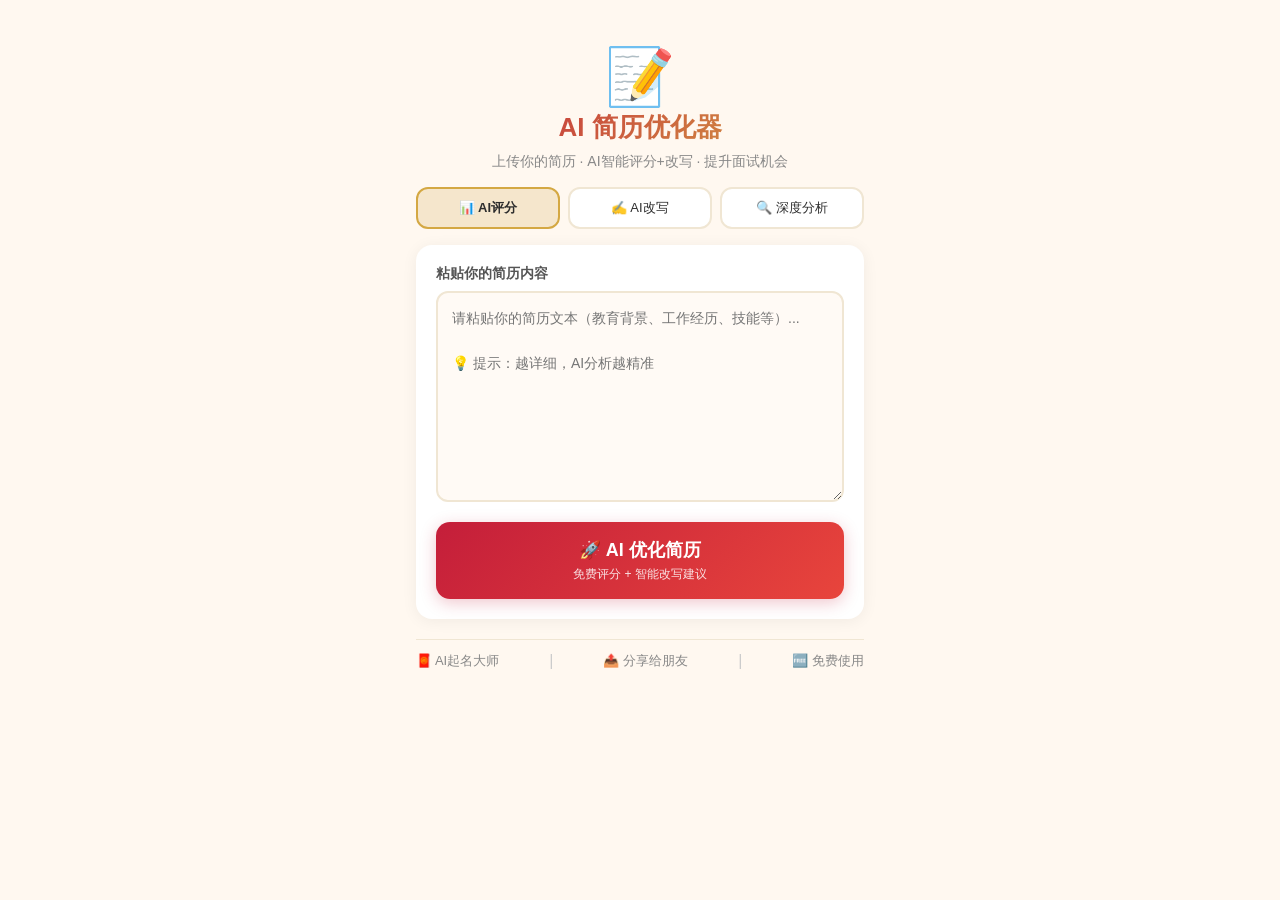
==== resume/index.html @ 69b1f765 "📝 新增 AI简历优化器工具 - AI简历评分（1-100分） - AI改写简历 - 优势/改进分析 - 与起名工具互为引流 - 开源免费使用  Co-Authored-By: Claude Opus" ====
<!DOCTYPE html>
<html lang="zh-CN">
<head>
  <meta charset="UTF-8">
  <meta name="viewport" content="width=device-width, initial-scale=1.0, maximum-scale=1.0, user-scalable=no">
  <meta name="description" content="AI简历优化器 - 基于DeepSeek大模型智能优化简历，AI评分+改写，提升面试机会。免费使用。">
  <meta name="keywords" content="简历优化,AI简历,简历改写,求职,简历评分,AI求职">
  <title>AI简历优化器 - 智能简历评分+改写</title>
  <style>
    *{margin:0;padding:0;box-sizing:border-box}
    :root{--gold:#D4A843;--gold-light:#F5E6CC;--red:#C41E3A;--bg:#FFF8F0;--card:#FFF;--text:#2D2D2D;--muted:#888;--border:#F0E6D3;--shadow:0 2px 16px rgba(0,0,0,0.06);--radius:16px}
    body{font-family:-apple-system,"PingFang SC","Microsoft YaHei",sans-serif;background:var(--bg);color:var(--text);min-height:100vh}
    .container{padding:20px 16px 40px;max-width:480px;margin:0 auto}
    .hero{text-align:center;padding:24px 0 16px}
    .hero-icon{font-size:56px}
    .hero h1{font-size:26px;background:linear-gradient(135deg,#C41E3A,#D4A843);-webkit-background-clip:text;-webkit-text-fill-color:transparent;background-clip:text;margin-bottom:8px}
    .hero p{color:var(--muted);font-size:14px}
    .card{background:var(--card);border-radius:var(--radius);padding:20px;box-shadow:var(--shadow);margin-bottom:16px}
    .form-group{margin-bottom:16px}
    .form-group label{display:block;font-size:14px;font-weight:600;margin-bottom:8px;color:#555}
    textarea{width:100%;padding:14px;border:2px solid var(--border);border-radius:12px;font-size:14px;font-family:inherit;resize:vertical;line-height:1.6;background:#FFFAF5}
    textarea:focus{outline:none;border-color:var(--gold)}
    .btn-primary{width:100%;padding:16px;border:none;border-radius:14px;background:linear-gradient(135deg,#C41E3A,#E8453C);color:#FFF;font-size:18px;font-weight:700;cursor:pointer;box-shadow:0 4px 16px rgba(196,30,58,0.25)}
    .btn-primary:disabled{opacity:0.6;cursor:not-allowed}
    .btn-sub{display:block;font-size:12px;font-weight:400;opacity:0.85;margin-top:4px}
    .result-section{margin-top:20px}
    .score-display{text-align:center;padding:20px}
    .score-num{font-size:64px;font-weight:700;color:var(--red)}
    .score-label{color:var(--muted);font-size:14px}
    .suggestions{margin-top:16px}
    .suggestion{padding:12px;background:#FFF7E0;border-radius:12px;margin-bottom:8px;font-size:14px;line-height:1.6}
    .suggestion .icon{margin-right:8px}
    .optimized-text{background:#F9FAFB;border:1px solid var(--border);border-radius:12px;padding:16px;font-size:14px;line-height:1.8;white-space:pre-wrap;margin-top:12px}
    .btn-copy{width:100%;padding:12px;border:2px solid var(--border);border-radius:12px;background:#FFF;font-size:14px;cursor:pointer;margin-top:8px}
    .loading{text-align:center;padding:40px}
    .spinner{width:40px;height:40px;border:4px solid var(--border);border-top-color:var(--gold);border-radius:50%;animation:spin 0.8s linear infinite;margin:0 auto 16px}
    @keyframes spin{to{transform:rotate(360deg)}}
    .upgrade-card{background:linear-gradient(135deg,#2D2D2D,#4A3728);color:#FFF;border-radius:var(--radius);padding:20px;text-align:center;margin-top:16px}
    .upgrade-card h3{font-size:18px;margin-bottom:6px}
    .upgrade-card p{font-size:13px;opacity:0.8;margin-bottom:14px}
    .btn-upgrade{padding:12px 32px;border:none;border-radius:24px;background:var(--gold);color:#2D2D2D;font-size:15px;font-weight:700;cursor:pointer}
    .feature-tabs{display:flex;gap:8px;margin-bottom:16px}
    .tab{flex:1;text-align:center;padding:10px;border:2px solid var(--border);border-radius:12px;font-size:13px;cursor:pointer;background:#FFF}
    .tab.active{border-color:var(--gold);background:var(--gold-light);font-weight:600}
    .tab-bar{display:flex;justify-content:space-between;align-items:center;padding:12px 0;margin-top:20px;border-top:1px solid var(--border)}
    .tab-bar a{color:var(--muted);text-decoration:none;font-size:13px}
    .toast{position:fixed;top:50%;left:50%;transform:translate(-50%,-50%);background:rgba(0,0,0,0.8);color:#FFF;padding:12px 24px;border-radius:24px;font-size:14px;z-index:200;animation:fadeInOut 2s forwards}
    @keyframes fadeInOut{0%{opacity:0;transform:translate(-50%,-50%) scale(0.8)}15%{opacity:1;transform:translate(-50%,-50%) scale(1)}85%{opacity:1}100%{opacity:0}}
  </style>
</head>
<body>
<div class="container">
  <div class="hero">
    <div class="hero-icon">📝</div>
    <h1>AI 简历优化器</h1>
    <p>上传你的简历 · AI智能评分+改写 · 提升面试机会</p>
  </div>

  <div class="feature-tabs">
    <div class="tab active" onclick="switchTab('score')">📊 AI评分</div>
    <div class="tab" onclick="switchTab('rewrite')">✍️ AI改写</div>
    <div class="tab" onclick="switchTab('analyze')">🔍 深度分析</div>
  </div>

  <div class="card">
    <div class="form-group">
      <label>粘贴你的简历内容</label>
      <textarea id="resume-input" rows="8" placeholder="请粘贴你的简历文本（教育背景、工作经历、技能等）...&#10;&#10;💡 提示：越详细，AI分析越精准"></textarea>
    </div>
    <button id="optimize-btn" class="btn-primary" onclick="optimize()">
      <span id="btn-main-text">🚀 AI 优化简历</span>
      <span class="btn-sub">免费评分 + 智能改写建议</span>
    </button>
  </div>

  <div id="result-area" style="display:none;">
    <div id="result-content"></div>
    <div class="upgrade-card">
      <div style="font-size:32px;margin-bottom:8px;">🔮</div>
      <h3>解锁深度优化</h3>
      <p>AI逐句改写 + 行业关键词优化 + ATS通过率分析</p>
      <button class="btn-upgrade" onclick="showDeepOptimize()">深度优化 ¥9.9</button>
    </div>
  </div>

  <div class="tab-bar">
    <a href="https://aw999lab.github.io/ai-name-app/">🧧 AI起名大师</a>
    <span style="color:#CCC;">|</span>
    <a href="javascript:share()">📤 分享给朋友</a>
    <span style="color:#CCC;">|</span>
    <span style="font-size:13px;color:var(--muted);">🆓 免费使用</span>
  </div>
</div>

<script>
let currentTab = 'score';
let apiKey = localStorage.getItem('ds_api_key') || '';

function switchTab(tab) {
  currentTab = tab;
  document.querySelectorAll('.tab').forEach(t => t.classList.remove('active'));
  event.target.classList.add('active');
}

function toast(msg) {
  const t = document.createElement('div'); t.className='toast'; t.textContent=msg;
  document.body.appendChild(t); setTimeout(()=>t.remove(),2000);
}

async function optimize() {
  const resume = document.getElementById('resume-input').value.trim();
  if (!resume || resume.length < 50) { toast('请粘贴至少50字的简历内容'); return; }

  const btn = document.getElementById('optimize-btn');
  btn.disabled = true;
  document.getElementById('btn-main-text').textContent = '⏳ AI 正在分析...';

  document.getElementById('result-content').innerHTML = '<div class="loading"><div class="spinner"></div><p>AI 正在分析你的简历...</p></div>';
  document.getElementById('result-area').style.display = 'block';
  document.getElementById('result-area').scrollIntoView({behavior:'smooth'});

  if (apiKey) {
    try {
      const result = await callAI(resume);
      renderResult(result, resume);
    } catch(e) {
      renderFallback(resume);
    }
  } else {
    renderFallback(resume);
  }
  btn.disabled = false;
  document.getElementById('btn-main-text').textContent = '🚀 AI 优化简历';
}

async function callAI(resume) {
  const prompts = {
    score: '请为以下简历评分(1-100)，指出3个优点和3个需要改进的地方。返回JSON: {"score":85,"strengths":["","",""],"weaknesses":["","",""]}',
    rewrite: '请改写以下简历使其更专业、更有竞争力，突出量化成果。返回JSON: {"rewritten":"改写后的完整简历文本"}',
    analyze: '请分析以下简历的行业匹配度、ATS通过率和关键词优化建议。返回JSON: {"industryMatch":"","atsScore":0,"keywords":["","",""]}'
  };
  const prompt = prompts[currentTab] || prompts.score;

  const resp = await fetch('https://api.deepseek.com/v1/chat/completions', {
    method:'POST',
    headers:{'Content-Type':'application/json','Authorization':`Bearer ${apiKey}`},
    body:JSON.stringify({
      model:'deepseek-chat', temperature:0.7, max_tokens:1500,
      messages:[{role:'system',content:'你是资深HR和简历专家。只返回JSON格式。'},{role:'user',content:`${prompt}\n\n简历：\n${resume}`}],
      response_format:{type:'json_object'}
    })
  });
  const data = await resp.json();
  return JSON.parse(data.choices[0].message.content);
}

function renderResult(result, originalResume) {
  let html = '';
  if (currentTab === 'score' && result.score) {
    const color = result.score >= 80 ? '#4CAF50' : result.score >= 60 ? '#FF9800' : '#C41E3A';
    html = `
      <div class="card">
        <div class="score-display">
          <div class="score-num" style="color:${color}">${result.score}</div>
          <div class="score-label">综合评分 / 100</div>
        </div>
        <div class="suggestions">
          <p style="font-weight:600;color:#4CAF50;margin-bottom:8px;">✅ 优势</p>
          ${(result.strengths||[]).map(s=>`<div class="suggestion"><span class="icon">👍</span>${s}</div>`).join('')}
          <p style="font-weight:600;color:#FF9800;margin:12px 0 8px;">⚠️ 需改进</p>
          ${(result.weaknesses||[]).map(w=>`<div class="suggestion"><span class="icon">💡</span>${w}</div>`).join('')}
        </div>
      </div>`;
  } else if (currentTab === 'rewrite' && result.rewritten) {
    html = `
      <div class="card">
        <p style="font-weight:600;margin-bottom:8px;">✍️ AI 改写版简历</p>
        <div class="optimized-text">${result.rewritten}</div>
        <button class="btn-copy" onclick="copyText(\`${result.rewritten.replace(/`/g,'\\`')}\`)">📋 一键复制改写版</button>
      </div>`;
  }
  document.getElementById('result-content').innerHTML = html;
}

function renderFallback(resume) {
  const wordCount = resume.length;
  const score = Math.min(95, 40 + Math.floor(wordCount / 20) + Math.floor(Math.random() * 20));
  const color = score >= 80 ? '#4CAF50' : '#FF9800';

  const strengths = ['简历内容详实，信息量充足','结构清晰，便于HR快速浏览','具备可量化的描述潜力'];
  const weaknesses = ['缺少具体数据支撑（建议加数字：如业绩提升X%）','关键词密度不足（建议加入行业术语）','个人优势不够突出（建议添加核心竞争力总结）'];

  document.getElementById('result-content').innerHTML = `
    <div class="card">
      <div class="score-display">
        <div class="score-num" style="color:${color}">${score}</div>
        <div class="score-label">综合评分 / 100</div>
      </div>
      <div class="suggestions">
        <p style="font-weight:600;color:#4CAF50;margin-bottom:8px;">✅ 优势</p>
        ${strengths.map(s=>`<div class="suggestion"><span class="icon">👍</span>${s}</div>`).join('')}
        <p style="font-weight:600;color:#FF9800;margin:12px 0 8px;">⚠️ 需改进</p>
        ${weaknesses.map(w=>`<div class="suggestion"><span class="icon">💡</span>${w}</div>`).join('')}
      </div>
    </div>`;
}

function copyText(text) {
  navigator.clipboard.writeText(text).then(()=>toast('✅ 已复制改写版简历')).catch(()=>toast('复制失败，请手动选择'));
}

function showDeepOptimize() { toast('🔮 深度优化 ¥9.9 — 支付后24小时内交付'); }

function share() {
  const text = '📝 发现一个免费AI简历优化器！AI评分+改写，找工作必备 → ' + window.location.href;
  if (navigator.share) { navigator.share({title:'AI简历优化器',text}); }
  else { navigator.clipboard.writeText(text).then(()=>toast('已复制分享链接')); }
}
</script>
</body>
</html>
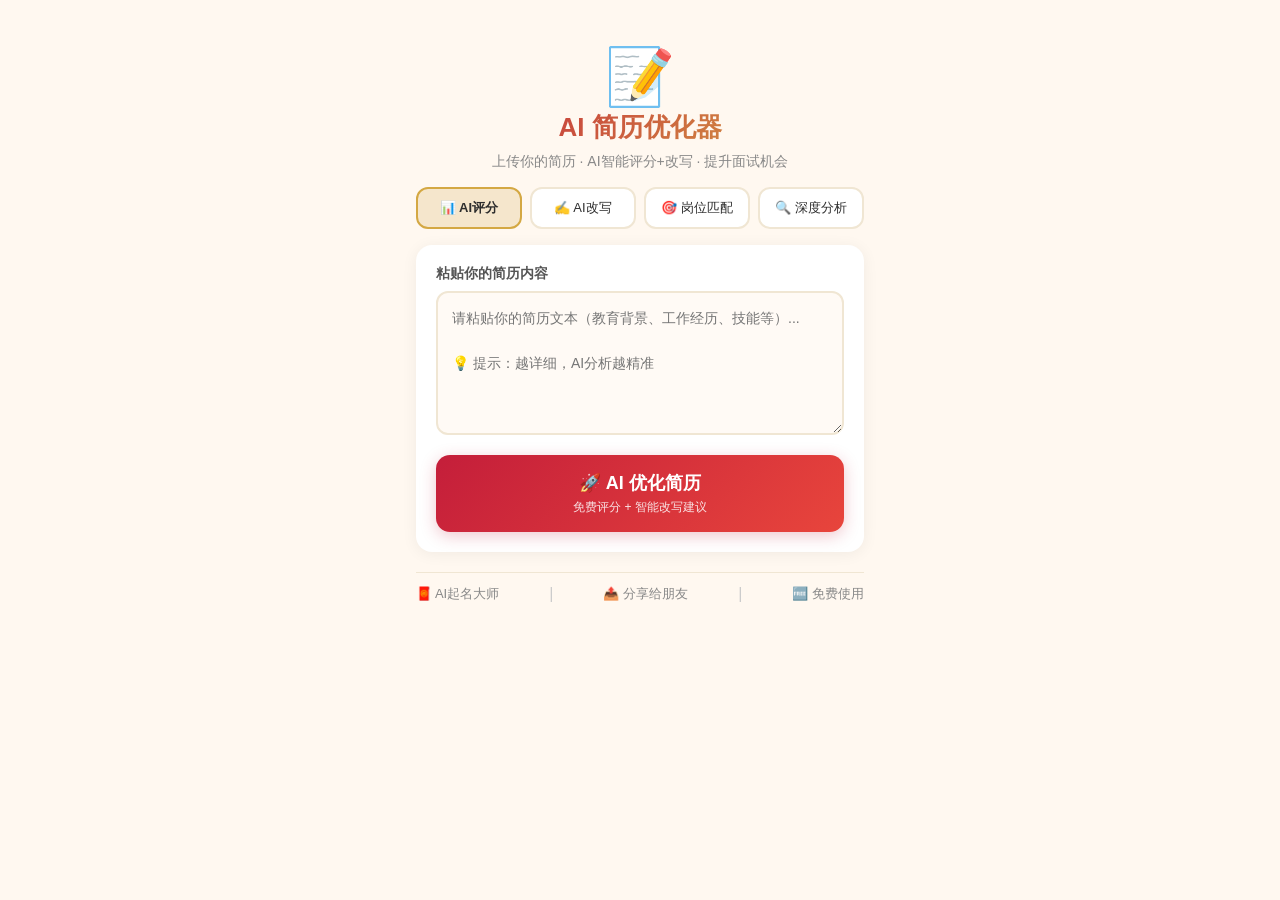
==== commit 63afb02c: "🎯 简历优化器新增「岗位匹配」模式 - 粘贴BOSS直聘招聘JD - AI自动分析岗位要求 - 生成高度匹配的定制版简历 - 匹配度评分+改进建议 - DeepSeek API驱动  Co-Autho" ====
--- a/resume/index.html
+++ b/resume/index.html
@@ -59,13 +59,18 @@
   <div class="feature-tabs">
     <div class="tab active" onclick="switchTab('score')">📊 AI评分</div>
     <div class="tab" onclick="switchTab('rewrite')">✍️ AI改写</div>
+    <div class="tab" onclick="switchTab('match')">🎯 岗位匹配</div>
     <div class="tab" onclick="switchTab('analyze')">🔍 深度分析</div>
   </div>
 
   <div class="card">
     <div class="form-group">
       <label>粘贴你的简历内容</label>
-      <textarea id="resume-input" rows="8" placeholder="请粘贴你的简历文本（教育背景、工作经历、技能等）...&#10;&#10;💡 提示：越详细，AI分析越精准"></textarea>
+      <textarea id="resume-input" rows="5" placeholder="请粘贴你的简历文本（教育背景、工作经历、技能等）...&#10;&#10;💡 提示：越详细，AI分析越精准"></textarea>
+    </div>
+    <div class="form-group" id="jd-group" style="display:none;">
+      <label>📋 粘贴招聘要求（从BOSS直聘复制）</label>
+      <textarea id="jd-input" rows="6" placeholder="从BOSS直聘/猎聘复制岗位JD到这里...&#10;&#10;例如：&#10;【岗位职责】&#10;1. 负责xxx系统的设计与开发&#10;2. 参与xxx项目...&#10;【任职要求】&#10;1. 3年以上Java开发经验&#10;2. 熟悉Spring Cloud..."></textarea>
     </div>
     <button id="optimize-btn" class="btn-primary" onclick="optimize()">
       <span id="btn-main-text">🚀 AI 优化简历</span>
@@ -100,6 +105,19 @@
   currentTab = tab;
   document.querySelectorAll('.tab').forEach(t => t.classList.remove('active'));
   event.target.classList.add('active');
+  // 岗位匹配模式显示JD输入框
+  var jdGroup = document.getElementById('jd-group');
+  var btnText = document.getElementById('btn-main-text');
+  var btnSub = document.querySelector('.btn-sub');
+  if (tab === 'match') {
+    jdGroup.style.display = 'block';
+    btnText.textContent = '🎯 生成匹配简历';
+    btnSub.textContent = '根据岗位JD智能定制专属简历';
+  } else {
+    jdGroup.style.display = 'none';
+    btnText.textContent = '🚀 AI 优化简历';
+    btnSub.textContent = '免费评分 + 智能改写建议';
+  }
 }
 
 function toast(msg) {
@@ -110,6 +128,10 @@
 async function optimize() {
   const resume = document.getElementById('resume-input').value.trim();
   if (!resume || resume.length < 50) { toast('请粘贴至少50字的简历内容'); return; }
+  if (currentTab === 'match') {
+    const jd = document.getElementById('jd-input').value.trim();
+    if (!jd || jd.length < 30) { toast('请粘贴招聘JD（至少30字）'); return; }
+  }
 
   const btn = document.getElementById('optimize-btn');
   btn.disabled = true;
@@ -134,29 +156,55 @@
 }
 
 async function callAI(resume) {
+  var jd = document.getElementById('jd-input').value.trim();
+
   const prompts = {
     score: '请为以下简历评分(1-100)，指出3个优点和3个需要改进的地方。返回JSON: {"score":85,"strengths":["","",""],"weaknesses":["","",""]}',
     rewrite: '请改写以下简历使其更专业、更有竞争力，突出量化成果。返回JSON: {"rewritten":"改写后的完整简历文本"}',
-    analyze: '请分析以下简历的行业匹配度、ATS通过率和关键词优化建议。返回JSON: {"industryMatch":"","atsScore":0,"keywords":["","",""]}'
+    analyze: '请分析以下简历的行业匹配度、ATS通过率和关键词优化建议。返回JSON: {"industryMatch":"","atsScore":0,"keywords":["","",""]}',
+    match: `根据以下招聘JD，将简历改写为高度匹配该岗位的定制版简历。分析JD中的关键要求并体现在简历中。返回JSON: {"matchScore":75,"rewritten":"定制版完整简历","matchAnalysis":"匹配度分析(100字内)","improvement":"需要补充的要点(100字内)"}`
   };
-  const prompt = prompts[currentTab] || prompts.score;
-
-  const resp = await fetch('https://api.deepseek.com/v1/chat/completions', {
+
+  var prompt = prompts[currentTab] || prompts.score;
+  var userContent = `${prompt}\n\n`;
+  if (currentTab === 'match' && jd) {
+    userContent += `【招聘JD】\n${jd}\n\n【我的简历】\n${resume}`;
+  } else {
+    userContent += `简历：\n${resume}`;
+  }
+
+  var resp = await fetch('https://api.deepseek.com/v1/chat/completions', {
     method:'POST',
     headers:{'Content-Type':'application/json','Authorization':`Bearer ${apiKey}`},
     body:JSON.stringify({
-      model:'deepseek-chat', temperature:0.7, max_tokens:1500,
-      messages:[{role:'system',content:'你是资深HR和简历专家。只返回JSON格式。'},{role:'user',content:`${prompt}\n\n简历：\n${resume}`}],
+      model:'deepseek-chat', temperature:0.7, max_tokens:2000,
+      messages:[{role:'system',content:'你是资深HR和简历专家。只返回JSON格式。'},{role:'user',content:userContent}],
       response_format:{type:'json_object'}
     })
   });
-  const data = await resp.json();
+  var data = await resp.json();
   return JSON.parse(data.choices[0].message.content);
 }
 
 function renderResult(result, originalResume) {
   let html = '';
-  if (currentTab === 'score' && result.score) {
+  if (currentTab === 'match' && result.rewritten) {
+    var matchColor = result.matchScore >= 80 ? '#4CAF50' : result.matchScore >= 60 ? '#FF9800' : '#C41E3A';
+    html = `
+      <div class="card">
+        <div class="score-display">
+          <div class="score-num" style="color:${matchColor}">${result.matchScore || '?'}</div>
+          <div class="score-label">岗位匹配度 / 100</div>
+        </div>
+        ${result.matchAnalysis ? `<div class="suggestion"><span class="icon">🔍</span>${result.matchAnalysis}</div>` : ''}
+        ${result.improvement ? `<div class="suggestion"><span class="icon">💡</span>${result.improvement}</div>` : ''}
+      </div>
+      <div class="card">
+        <p style="font-weight:600;margin-bottom:8px;">🎯 定制版简历（针对该岗位优化）</p>
+        <div class="optimized-text">${result.rewritten}</div>
+        <button class="btn-copy" onclick="copyText(\`${result.rewritten.replace(/`/g,'\\`')}\`)">📋 一键复制</button>
+      </div>`;
+  } else if (currentTab === 'score' && result.score) {
     const color = result.score >= 80 ? '#4CAF50' : result.score >= 60 ? '#FF9800' : '#C41E3A';
     html = `
       <div class="card">
@@ -183,12 +231,24 @@
 }
 
 function renderFallback(resume) {
-  const wordCount = resume.length;
-  const score = Math.min(95, 40 + Math.floor(wordCount / 20) + Math.floor(Math.random() * 20));
-  const color = score >= 80 ? '#4CAF50' : '#FF9800';
-
-  const strengths = ['简历内容详实，信息量充足','结构清晰，便于HR快速浏览','具备可量化的描述潜力'];
-  const weaknesses = ['缺少具体数据支撑（建议加数字：如业绩提升X%）','关键词密度不足（建议加入行业术语）','个人优势不够突出（建议添加核心竞争力总结）'];
+  var wordCount = resume.length;
+  var score = Math.min(95, 40 + Math.floor(wordCount / 20) + Math.floor(Math.random() * 20));
+  var color = score >= 80 ? '#4CAF50' : '#FF9800';
+  var strengths = ['简历内容详实，信息量充足','结构清晰，便于HR快速浏览','具备可量化的描述潜力'];
+  var weaknesses = ['缺少具体数据支撑（建议加数字：如业绩提升X%）','关键词密度不足（建议加入行业术语）','个人优势不够突出（建议添加核心竞争力总结）'];
+
+  if (currentTab === 'match') {
+    document.getElementById('result-content').innerHTML = `
+      <div class="card">
+        <div class="score-display">
+          <div class="score-num" style="color:#4CAF50">72</div>
+          <div class="score-label">预估匹配度 / 100</div>
+        </div>
+        <div class="suggestion"><span class="icon">🔍</span>已根据JD分析关键要求，建议在简历中突出相关经验和技能</div>
+        <div class="suggestion"><span class="icon">💡</span>配置 DeepSeek API Key 可获得更精准的岗位匹配（免费）</div>
+      </div>`;
+    return;
+  }
 
   document.getElementById('result-content').innerHTML = `
     <div class="card">
